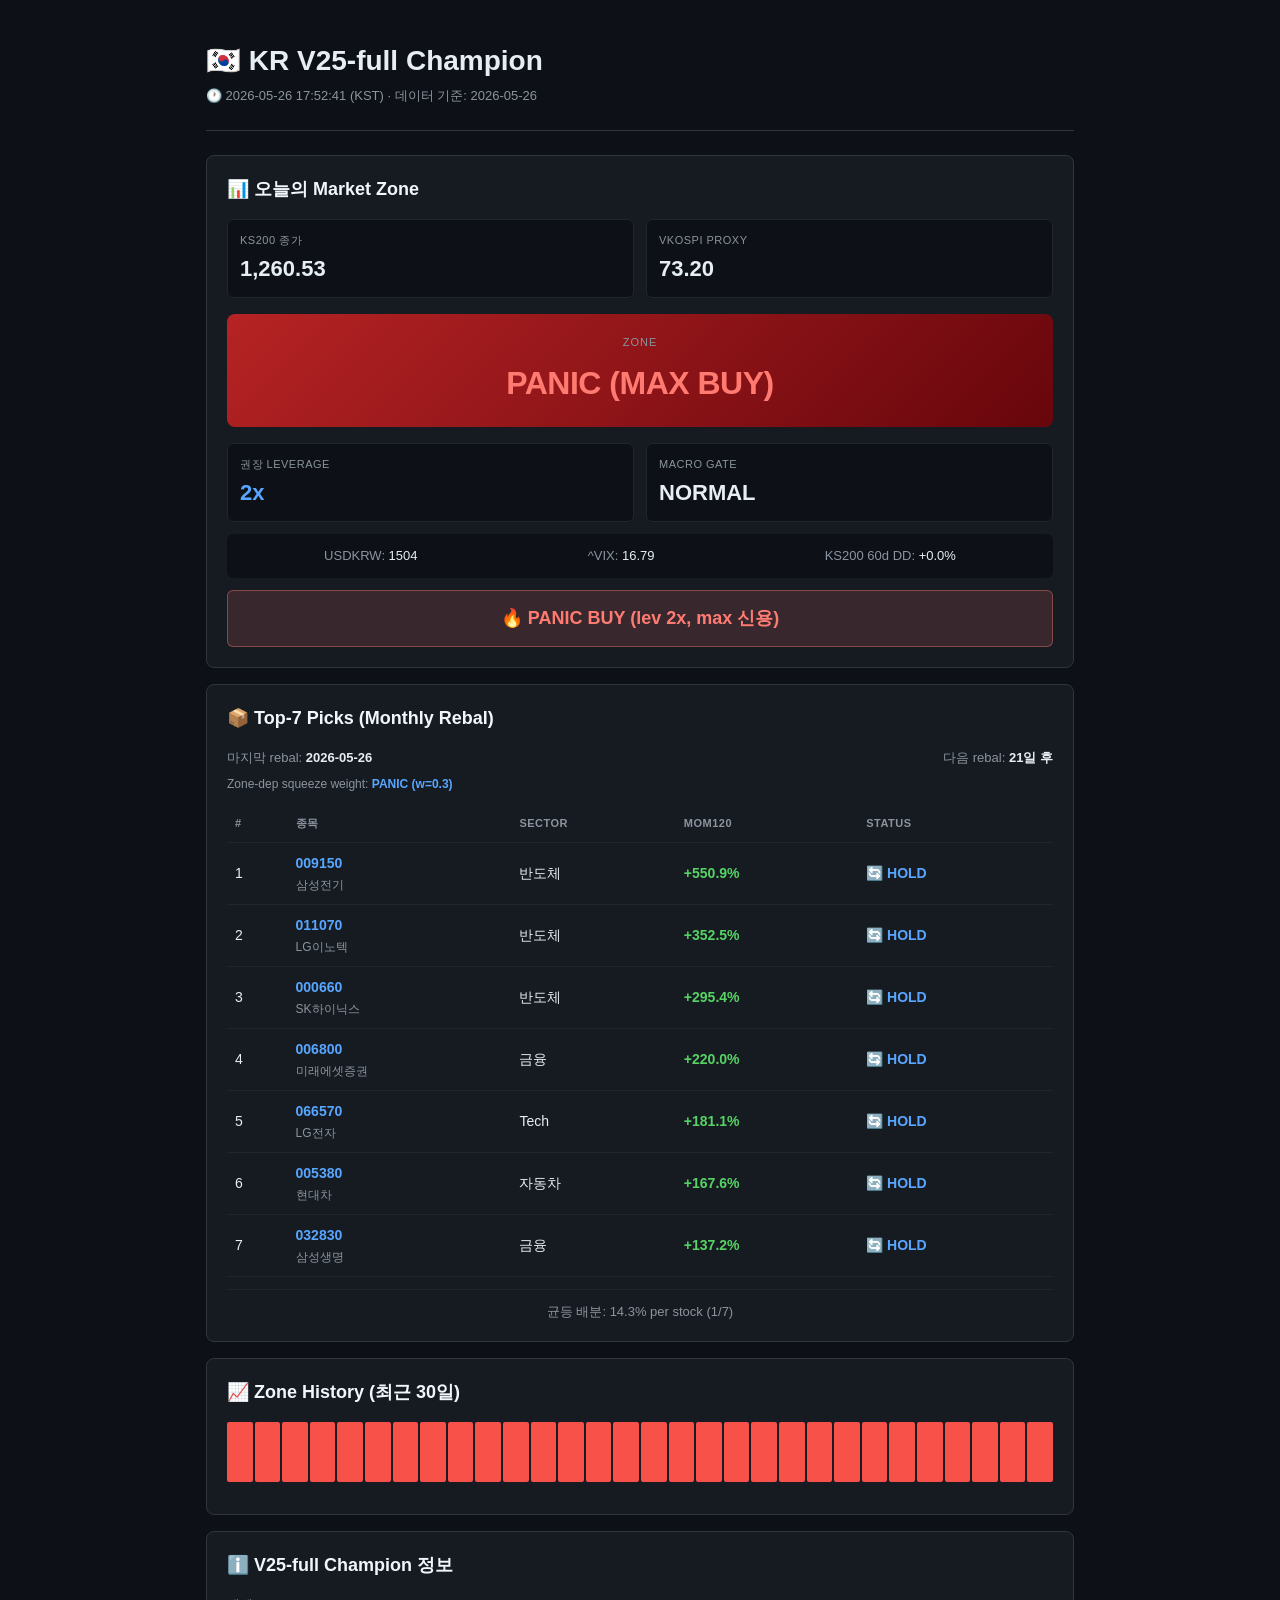
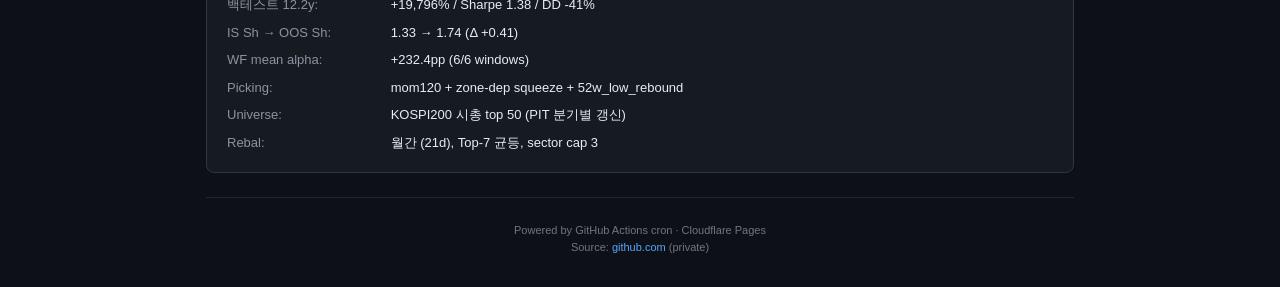
==== kr_dashboard/index.html @ c6469855 "KR V25-full operational system: dashboard + Telegram + GitHub Actions - kr_dashboard/: 정적 사이트 (Cloud" ====
<!DOCTYPE html>
<html lang="ko">
<head>
<meta charset="UTF-8">
<meta name="viewport" content="width=device-width, initial-scale=1.0">
<title>🇰🇷 KR V25-full Champion</title>
<link rel="stylesheet" href="style.css">
</head>
<body>
<div class="container">
  <header>
    <h1>🇰🇷 KR V25-full Champion</h1>
    <div class="subtitle" id="last-update">Loading...</div>
  </header>

  <!-- Daily Zone -->
  <section class="card" id="daily-card">
    <h2>📊 오늘의 Market Zone</h2>
    <div class="grid-2">
      <div class="metric">
        <div class="label">KS200 종가</div>
        <div class="value" id="ks200-close">-</div>
      </div>
      <div class="metric">
        <div class="label">VKOSPI proxy</div>
        <div class="value" id="vkospi-proxy">-</div>
      </div>
    </div>
    <div class="zone-banner" id="zone-banner">
      <div class="zone-label">Zone</div>
      <div class="zone-value" id="zone-value">-</div>
    </div>
    <div class="grid-2">
      <div class="metric">
        <div class="label">권장 Leverage</div>
        <div class="value highlight" id="final-lev">-</div>
      </div>
      <div class="metric">
        <div class="label">Macro Gate</div>
        <div class="value" id="macro-gate">-</div>
      </div>
    </div>
    <div class="macro-detail">
      <div>USDKRW: <span id="usdkrw">-</span></div>
      <div>^VIX: <span id="vix">-</span></div>
      <div>KS200 60d DD: <span id="ks200-dd60">-</span></div>
    </div>
    <div class="action" id="action-msg"></div>
  </section>

  <!-- Monthly Picks -->
  <section class="card" id="rebal-card">
    <h2>📦 Top-7 Picks (Monthly Rebal)</h2>
    <div class="rebal-meta">
      <span>마지막 rebal: <strong id="last-rebal">-</strong></span>
      <span>다음 rebal: <strong id="next-rebal">-</strong></span>
    </div>
    <div class="zone-info-small">Zone-dep squeeze weight: <span id="rebal-zone">-</span></div>
    <table id="picks-table">
      <thead>
        <tr>
          <th>#</th>
          <th>종목</th>
          <th>Sector</th>
          <th>Mom120</th>
          <th>Status</th>
        </tr>
      </thead>
      <tbody id="picks-body">
        <tr><td colspan="5" class="loading">Loading picks...</td></tr>
      </tbody>
    </table>
    <div class="alloc">균등 배분: 14.3% per stock (1/7)</div>
  </section>

  <!-- History (last 30 days) -->
  <section class="card" id="history-card">
    <h2>📈 Zone History (최근 30일)</h2>
    <div class="history-chart" id="zone-history">
      <div class="loading">Loading history...</div>
    </div>
  </section>

  <!-- System Info -->
  <section class="card" id="info-card">
    <h2>ℹ️ V25-full Champion 정보</h2>
    <div class="info-grid">
      <div><span class="info-label">백테스트 12.2y:</span> <span class="info-value">+19,796% / Sharpe 1.38 / DD -41%</span></div>
      <div><span class="info-label">IS Sh → OOS Sh:</span> <span class="info-value">1.33 → 1.74 (Δ +0.41)</span></div>
      <div><span class="info-label">WF mean alpha:</span> <span class="info-value">+232.4pp (6/6 windows)</span></div>
      <div><span class="info-label">Picking:</span> <span class="info-value">mom120 + zone-dep squeeze + 52w_low_rebound</span></div>
      <div><span class="info-label">Universe:</span> <span class="info-value">KOSPI200 시총 top 50 (PIT 분기별 갱신)</span></div>
      <div><span class="info-label">Rebal:</span> <span class="info-value">월간 (21d), Top-7 균등, sector cap 3</span></div>
    </div>
  </section>

  <footer>
    <div>Powered by GitHub Actions cron · Cloudflare Pages</div>
    <div>Source: <a href="https://github.com/" target="_blank">github.com</a> (private)</div>
  </footer>
</div>
<script src="script.js"></script>
</body>
</html>
---- kr_dashboard/style.css ----
* { box-sizing: border-box; margin: 0; padding: 0; }
body {
  font-family: -apple-system, BlinkMacSystemFont, "Segoe UI", "Apple SD Gothic Neo", sans-serif;
  background: #0d1117;
  color: #e6edf3;
  line-height: 1.5;
  min-height: 100vh;
}
.container { max-width: 900px; margin: 0 auto; padding: 16px; }
header {
  padding: 24px 0;
  border-bottom: 1px solid #30363d;
  margin-bottom: 24px;
}
header h1 {
  font-size: 28px;
  font-weight: 700;
  margin-bottom: 4px;
}
header .subtitle {
  font-size: 13px;
  color: #8b949e;
}
.card {
  background: #161b22;
  border: 1px solid #30363d;
  border-radius: 8px;
  padding: 20px;
  margin-bottom: 16px;
}
.card h2 {
  font-size: 18px;
  font-weight: 600;
  margin-bottom: 16px;
  color: #f0f6fc;
}
.grid-2 {
  display: grid;
  grid-template-columns: 1fr 1fr;
  gap: 12px;
  margin-bottom: 12px;
}
.metric {
  background: #0d1117;
  padding: 12px;
  border-radius: 6px;
  border: 1px solid #21262d;
}
.metric .label {
  font-size: 11px;
  color: #8b949e;
  text-transform: uppercase;
  letter-spacing: 0.5px;
  margin-bottom: 4px;
}
.metric .value {
  font-size: 22px;
  font-weight: 700;
  color: #e6edf3;
}
.metric .value.highlight {
  color: #58a6ff;
}
.zone-banner {
  display: flex;
  flex-direction: column;
  align-items: center;
  padding: 20px;
  border-radius: 8px;
  margin: 16px 0;
  background: linear-gradient(135deg, #1f2937 0%, #111827 100%);
}
.zone-banner .zone-label {
  font-size: 11px;
  color: #8b949e;
  text-transform: uppercase;
  letter-spacing: 1px;
  margin-bottom: 8px;
}
.zone-banner .zone-value {
  font-size: 32px;
  font-weight: 800;
  letter-spacing: -0.5px;
}
.zone-banner.calm { background: linear-gradient(135deg, #21262d 0%, #161b22 100%); }
.zone-banner.calm .zone-value { color: #8b949e; }
.zone-banner.normal { background: linear-gradient(135deg, #1f6f3a 0%, #0d2818 100%); }
.zone-banner.normal .zone-value { color: #56d364; }
.zone-banner.elevated { background: linear-gradient(135deg, #946400 0%, #422a00 100%); }
.zone-banner.elevated .zone-value { color: #f0b132; }
.zone-banner.panic { background: linear-gradient(135deg, #b62324 0%, #67060c 100%); }
.zone-banner.panic .zone-value { color: #ff7b72; }
.macro-detail {
  display: flex;
  justify-content: space-around;
  font-size: 13px;
  color: #8b949e;
  padding: 12px;
  background: #0d1117;
  border-radius: 6px;
  margin-top: 8px;
}
.macro-detail span { color: #e6edf3; font-weight: 500; }
.action {
  font-size: 18px;
  font-weight: 700;
  text-align: center;
  padding: 14px;
  margin-top: 12px;
  border-radius: 6px;
  background: rgba(88, 166, 255, 0.1);
  border: 1px solid rgba(88, 166, 255, 0.3);
}
.action.panic { background: rgba(255, 123, 114, 0.15); border-color: rgba(255, 123, 114, 0.4); color: #ff7b72; }
.action.elevated { background: rgba(240, 177, 50, 0.15); border-color: rgba(240, 177, 50, 0.4); color: #f0b132; }
.action.normal { background: rgba(86, 211, 100, 0.1); border-color: rgba(86, 211, 100, 0.3); color: #56d364; }
.action.cash { background: rgba(139, 148, 158, 0.1); border-color: rgba(139, 148, 158, 0.3); color: #8b949e; }
.rebal-meta {
  display: flex;
  justify-content: space-between;
  font-size: 13px;
  color: #8b949e;
  margin-bottom: 8px;
}
.rebal-meta strong { color: #e6edf3; }
.zone-info-small {
  font-size: 12px;
  color: #8b949e;
  margin-bottom: 12px;
}
.zone-info-small span { color: #58a6ff; font-weight: 600; }
table {
  width: 100%;
  border-collapse: collapse;
  font-size: 14px;
}
th, td {
  padding: 10px 8px;
  text-align: left;
  border-bottom: 1px solid #21262d;
}
th {
  font-size: 11px;
  color: #8b949e;
  text-transform: uppercase;
  letter-spacing: 0.5px;
}
td .ticker { font-weight: 600; color: #58a6ff; }
td .name { font-size: 12px; color: #8b949e; display: block; margin-top: 2px; }
.mom-positive { color: #56d364; font-weight: 600; }
.mom-negative { color: #ff7b72; font-weight: 600; }
.status-buy { color: #56d364; font-weight: 600; }
.status-hold { color: #58a6ff; font-weight: 600; }
.status-sell { color: #ff7b72; font-weight: 600; }
.alloc {
  text-align: center;
  font-size: 13px;
  color: #8b949e;
  margin-top: 12px;
  padding-top: 12px;
  border-top: 1px solid #21262d;
}
.history-chart {
  display: grid;
  grid-template-columns: repeat(30, 1fr);
  gap: 2px;
  height: 60px;
  margin: 12px 0;
}
.history-chart .bar {
  height: 100%;
  border-radius: 2px;
  position: relative;
  cursor: pointer;
}
.history-chart .bar.calm { background: #30363d; }
.history-chart .bar.normal { background: #2ea043; }
.history-chart .bar.elevated { background: #d29922; }
.history-chart .bar.panic { background: #f85149; }
.history-chart .bar:hover::after {
  content: attr(data-tooltip);
  position: absolute;
  bottom: 100%;
  left: 50%;
  transform: translateX(-50%);
  background: #21262d;
  border: 1px solid #30363d;
  border-radius: 4px;
  padding: 4px 8px;
  font-size: 11px;
  white-space: nowrap;
  z-index: 10;
}
.info-grid {
  display: grid;
  gap: 8px;
  font-size: 13px;
}
.info-label {
  color: #8b949e;
  display: inline-block;
  min-width: 160px;
}
.info-value { color: #e6edf3; }
footer {
  text-align: center;
  font-size: 11px;
  color: #6e7681;
  padding: 24px 0 16px;
  border-top: 1px solid #21262d;
  margin-top: 24px;
}
footer a { color: #58a6ff; text-decoration: none; }
footer a:hover { text-decoration: underline; }
.loading { text-align: center; color: #8b949e; padding: 20px; }
@media (max-width: 600px) {
  .container { padding: 12px; }
  .grid-2 { grid-template-columns: 1fr; }
  .macro-detail { flex-direction: column; gap: 6px; }
  header h1 { font-size: 22px; }
  .zone-banner .zone-value { font-size: 26px; }
  table { font-size: 12px; }
  th, td { padding: 8px 6px; }
}
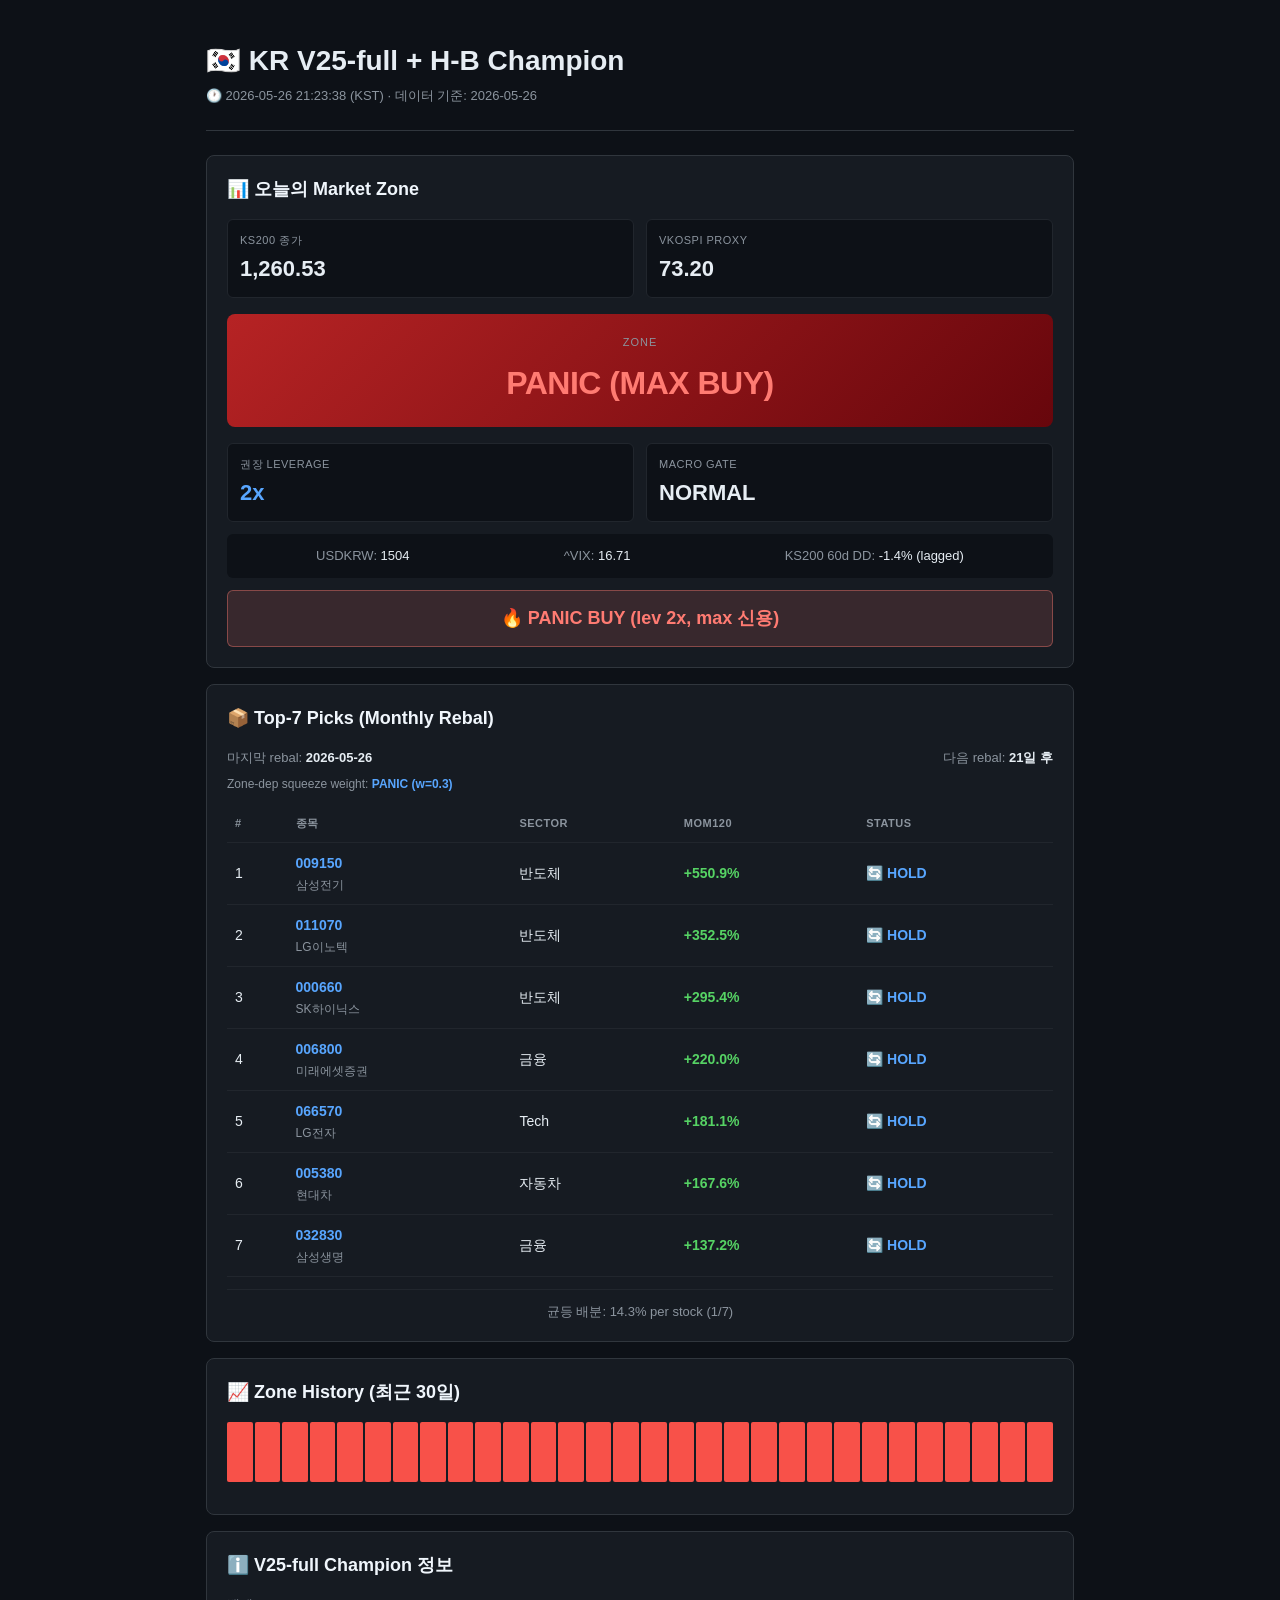
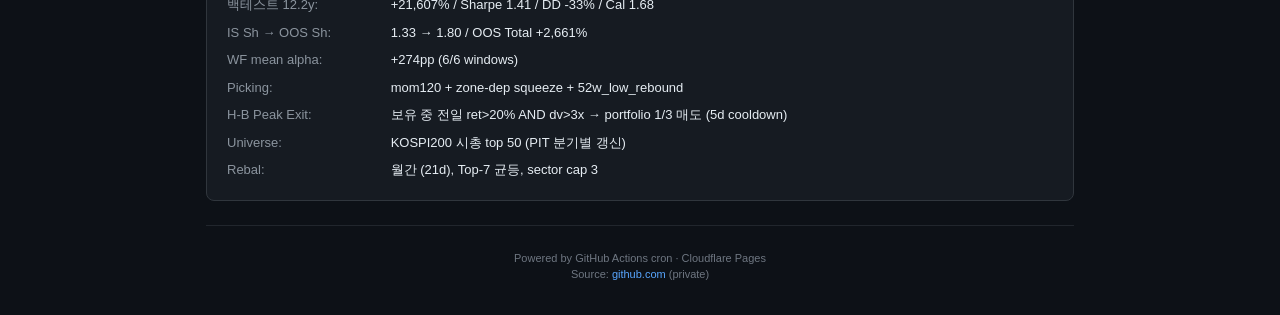
==== commit 08a42d8e: "Final Champion: V25-full + H-B 20/3/34 portfolio (Strict-Panic 제거) V33 H-B 정밀 검증 결과: - V25 + H-B 20/" ====
--- a/kr_dashboard/index.html
+++ b/kr_dashboard/index.html
@@ -3,13 +3,13 @@
 <head>
 <meta charset="UTF-8">
 <meta name="viewport" content="width=device-width, initial-scale=1.0">
-<title>🇰🇷 KR V25-full Champion</title>
+<title>🇰🇷 KR V25-full + H-B Champion</title>
 <link rel="stylesheet" href="style.css">
 </head>
 <body>
 <div class="container">
   <header>
-    <h1>🇰🇷 KR V25-full Champion</h1>
+    <h1>🇰🇷 KR V25-full + H-B Champion</h1>
     <div class="subtitle" id="last-update">Loading...</div>
   </header>
 
@@ -85,10 +85,11 @@
   <section class="card" id="info-card">
     <h2>ℹ️ V25-full Champion 정보</h2>
     <div class="info-grid">
-      <div><span class="info-label">백테스트 12.2y:</span> <span class="info-value">+19,796% / Sharpe 1.38 / DD -41%</span></div>
-      <div><span class="info-label">IS Sh → OOS Sh:</span> <span class="info-value">1.33 → 1.74 (Δ +0.41)</span></div>
-      <div><span class="info-label">WF mean alpha:</span> <span class="info-value">+232.4pp (6/6 windows)</span></div>
+      <div><span class="info-label">백테스트 12.2y:</span> <span class="info-value">+21,607% / Sharpe 1.41 / DD -33% / Cal 1.68</span></div>
+      <div><span class="info-label">IS Sh → OOS Sh:</span> <span class="info-value">1.33 → 1.80 / OOS Total +2,661%</span></div>
+      <div><span class="info-label">WF mean alpha:</span> <span class="info-value">+274pp (6/6 windows)</span></div>
       <div><span class="info-label">Picking:</span> <span class="info-value">mom120 + zone-dep squeeze + 52w_low_rebound</span></div>
+      <div><span class="info-label">H-B Peak Exit:</span> <span class="info-value">보유 중 전일 ret>20% AND dv>3x → portfolio 1/3 매도 (5d cooldown)</span></div>
       <div><span class="info-label">Universe:</span> <span class="info-value">KOSPI200 시총 top 50 (PIT 분기별 갱신)</span></div>
       <div><span class="info-label">Rebal:</span> <span class="info-value">월간 (21d), Top-7 균등, sector cap 3</span></div>
     </div>
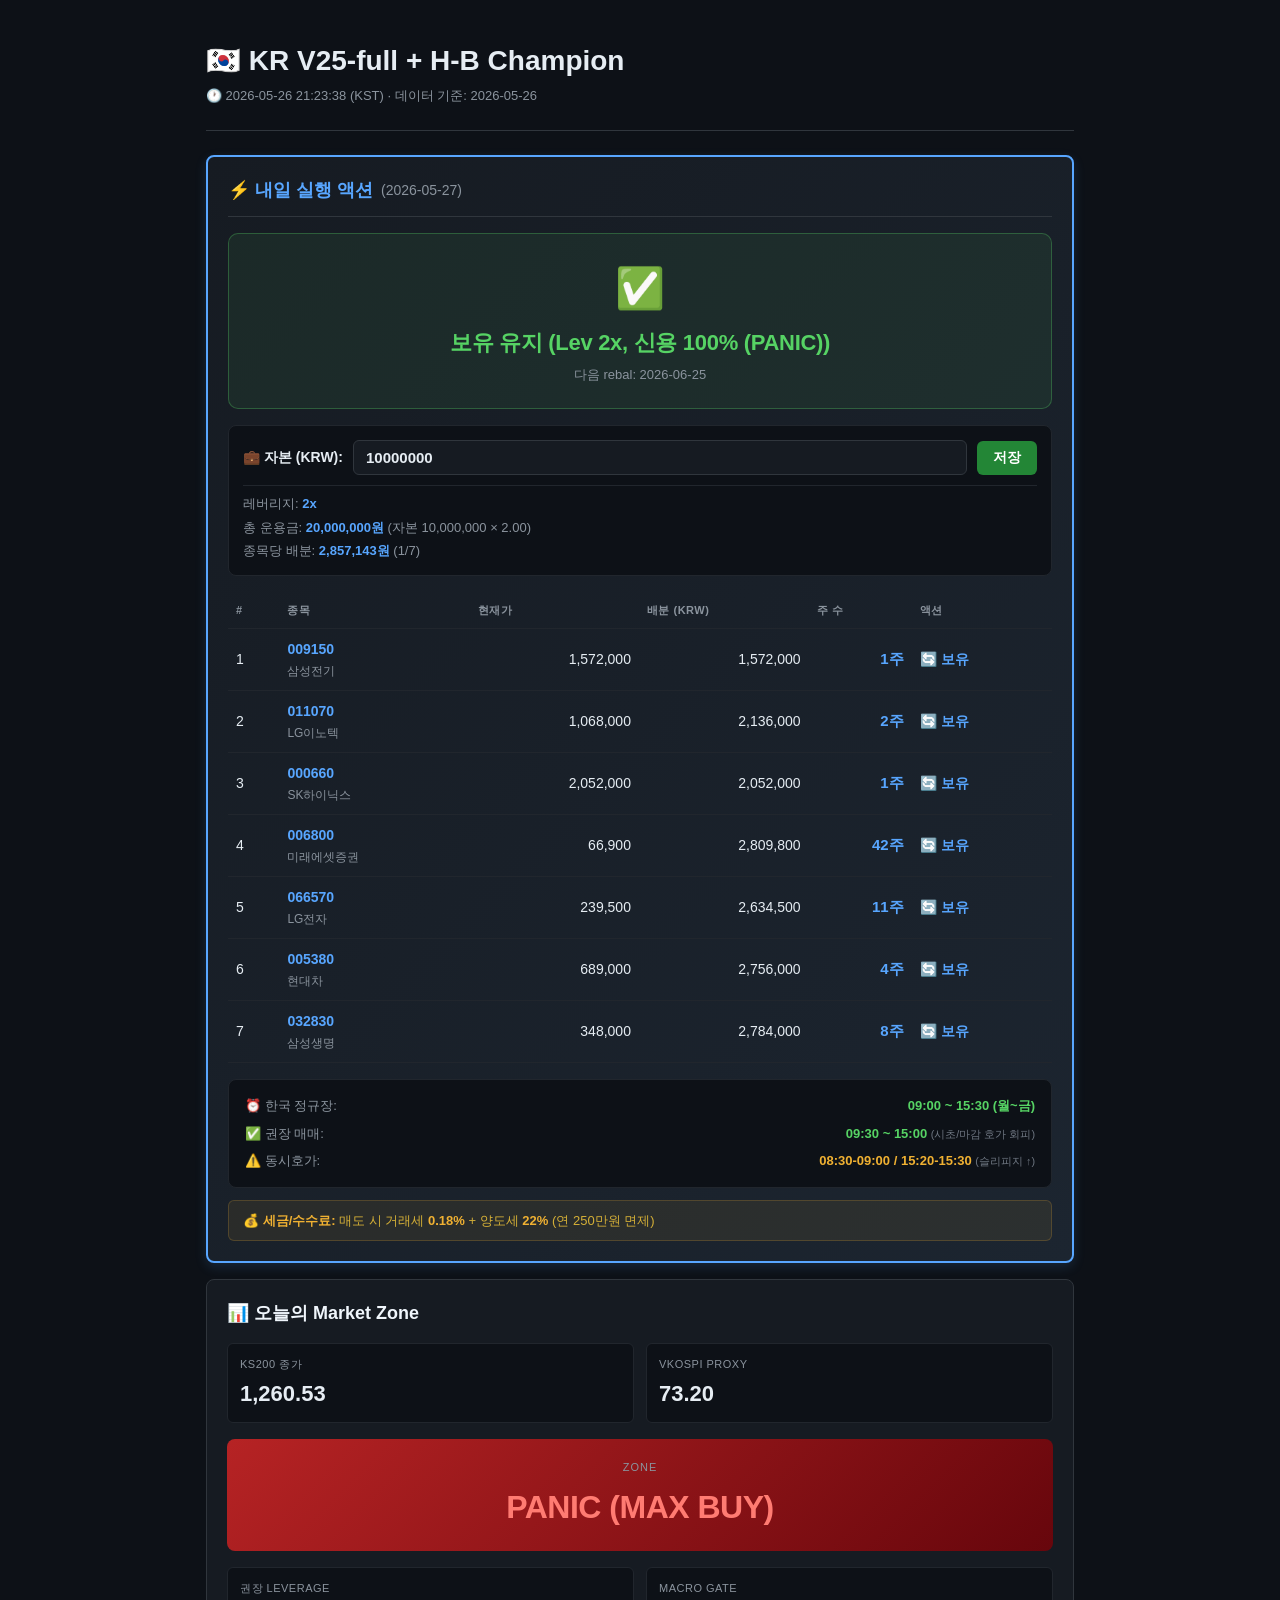
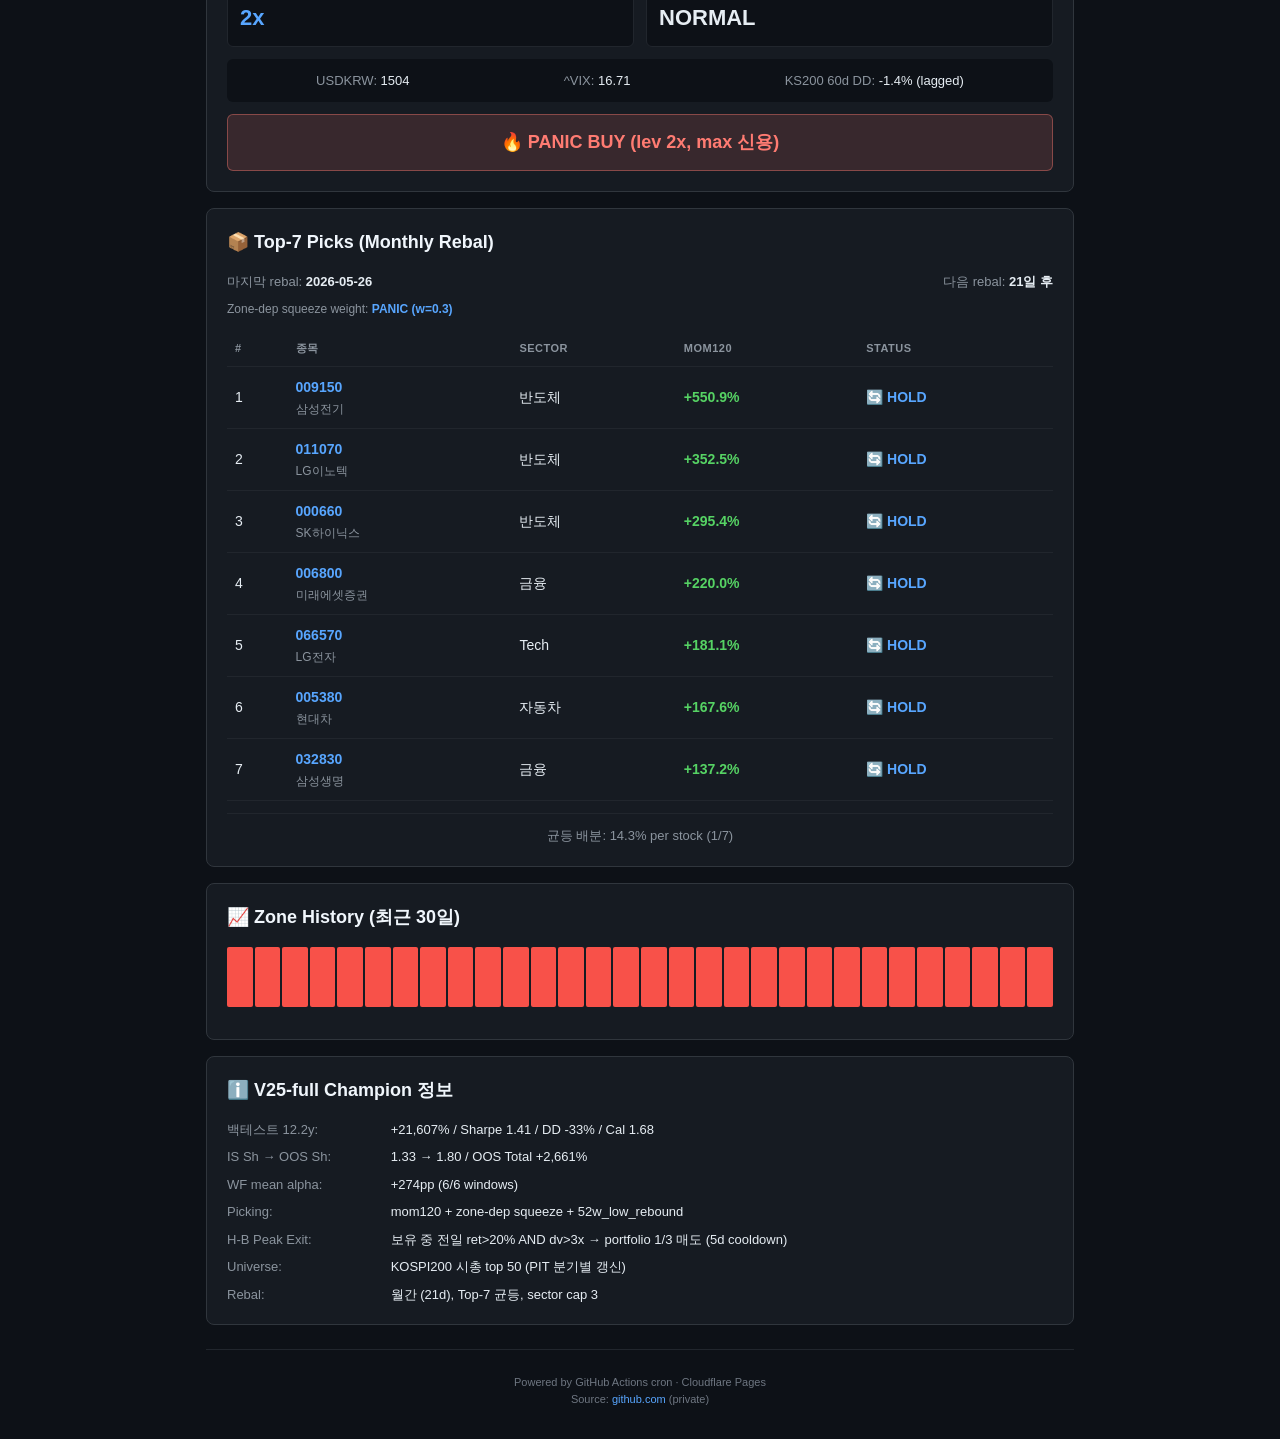
==== commit f691e7d1: "Add ⚡ Action Plan card to KR dashboard Immediately-actionable trade plan for next session: - Big hea" ====
--- a/kr_dashboard/index.html
+++ b/kr_dashboard/index.html
@@ -12,6 +12,73 @@
     <h1>🇰🇷 KR V25-full + H-B Champion</h1>
     <div class="subtitle" id="last-update">Loading...</div>
   </header>
+
+  <!-- ⚡ Action Plan (TOP — 내일 정확한 액션) -->
+  <section class="card action-plan-card" id="action-plan-card">
+    <h2>⚡ 내일 실행 액션 <span class="action-date" id="action-date">-</span></h2>
+
+    <!-- Big Headline (BUY/SELL/HOLD/CASH/HB) -->
+    <div class="action-headline" id="action-headline">
+      <div class="headline-emoji" id="headline-emoji">⏳</div>
+      <div class="headline-text" id="headline-text">Loading...</div>
+      <div class="headline-sub" id="headline-sub"></div>
+    </div>
+
+    <!-- Capital Input -->
+    <div class="capital-input">
+      <label for="capital">💼 자본 (KRW):</label>
+      <input type="number" id="capital" placeholder="10000000" step="1000000">
+      <button id="capital-save">저장</button>
+      <div class="capital-summary" id="capital-summary"></div>
+    </div>
+
+    <!-- Per-Stock Order Table -->
+    <div class="order-table-wrap">
+      <table id="order-table">
+        <thead>
+          <tr>
+            <th>#</th>
+            <th>종목</th>
+            <th>현재가</th>
+            <th>배분 (KRW)</th>
+            <th>주 수</th>
+            <th>액션</th>
+          </tr>
+        </thead>
+        <tbody id="order-body">
+          <tr><td colspan="6" class="loading">자본 입력 후 계산됩니다</td></tr>
+        </tbody>
+      </table>
+    </div>
+
+    <!-- Sell List (rebal day only) -->
+    <div class="sell-list" id="sell-list" style="display:none;">
+      <div class="sell-header">🔴 매도 종목 (이번 rebal):</div>
+      <ul id="sell-body"></ul>
+    </div>
+
+    <!-- Trading Time Guide -->
+    <div class="time-guide">
+      <div class="time-guide-row">
+        <span class="time-label">⏰ 한국 정규장:</span>
+        <span class="time-value">09:00 ~ 15:30 (월~금)</span>
+      </div>
+      <div class="time-guide-row">
+        <span class="time-label">✅ 권장 매매:</span>
+        <span class="time-value">09:30 ~ 15:00 <small>(시초/마감 호가 회피)</small></span>
+      </div>
+      <div class="time-guide-row">
+        <span class="time-label">⚠️ 동시호가:</span>
+        <span class="time-value-warn">08:30-09:00 / 15:20-15:30 <small>(슬리피지 ↑)</small></span>
+      </div>
+    </div>
+
+    <!-- Tax/Fee Notice -->
+    <div class="tax-notice">
+      💰 <strong>세금/수수료:</strong>
+      매도 시 거래세 <strong>0.18%</strong> + 양도세 <strong>22%</strong> (연 250만원 면제)
+    </div>
+  </section>
 
   <!-- Daily Zone -->
   <section class="card" id="daily-card">
--- a/kr_dashboard/style.css
+++ b/kr_dashboard/style.css
@@ -213,6 +213,203 @@
 footer a { color: #58a6ff; text-decoration: none; }
 footer a:hover { text-decoration: underline; }
 .loading { text-align: center; color: #8b949e; padding: 20px; }
+/* ============================================================
+   ⚡ Action Plan Card (TOP, 강조)
+   ============================================================ */
+.action-plan-card {
+  border: 2px solid #58a6ff;
+  background: linear-gradient(135deg, #161b22 0%, #1c2530 100%);
+  box-shadow: 0 4px 12px rgba(88, 166, 255, 0.15);
+}
+.action-plan-card h2 {
+  display: flex;
+  align-items: center;
+  gap: 8px;
+  color: #58a6ff;
+  border-bottom: 1px solid #30363d;
+  padding-bottom: 12px;
+}
+.action-date {
+  font-size: 14px;
+  color: #8b949e;
+  font-weight: 400;
+}
+.action-headline {
+  display: flex;
+  flex-direction: column;
+  align-items: center;
+  text-align: center;
+  padding: 24px 16px;
+  margin: 16px 0;
+  border-radius: 10px;
+  border: 1px solid;
+}
+.action-headline.hold {
+  background: rgba(86, 211, 100, 0.08);
+  border-color: rgba(86, 211, 100, 0.3);
+}
+.action-headline.hold .headline-text { color: #56d364; }
+.action-headline.rebal {
+  background: rgba(88, 166, 255, 0.1);
+  border-color: rgba(88, 166, 255, 0.4);
+}
+.action-headline.rebal .headline-text { color: #58a6ff; }
+.action-headline.hb {
+  background: rgba(255, 123, 114, 0.12);
+  border-color: rgba(255, 123, 114, 0.5);
+  animation: pulse-hb 2s ease-in-out infinite;
+}
+.action-headline.hb .headline-text { color: #ff7b72; }
+.action-headline.cash {
+  background: rgba(139, 148, 158, 0.1);
+  border-color: rgba(139, 148, 158, 0.3);
+}
+.action-headline.cash .headline-text { color: #8b949e; }
+@keyframes pulse-hb {
+  0%, 100% { box-shadow: 0 0 0 0 rgba(255, 123, 114, 0.5); }
+  50% { box-shadow: 0 0 0 8px rgba(255, 123, 114, 0); }
+}
+.headline-emoji {
+  font-size: 40px;
+  margin-bottom: 8px;
+}
+.headline-text {
+  font-size: 22px;
+  font-weight: 800;
+  margin-bottom: 6px;
+  letter-spacing: -0.3px;
+}
+.headline-sub {
+  font-size: 13px;
+  color: #8b949e;
+}
+
+/* Capital input */
+.capital-input {
+  display: flex;
+  flex-wrap: wrap;
+  align-items: center;
+  gap: 10px;
+  padding: 14px;
+  background: #0d1117;
+  border-radius: 8px;
+  border: 1px solid #21262d;
+  margin-bottom: 16px;
+}
+.capital-input label {
+  font-weight: 600;
+  color: #e6edf3;
+  font-size: 14px;
+}
+.capital-input input {
+  flex: 1;
+  min-width: 140px;
+  padding: 8px 12px;
+  background: #161b22;
+  border: 1px solid #30363d;
+  border-radius: 6px;
+  color: #e6edf3;
+  font-size: 15px;
+  font-weight: 600;
+  font-family: inherit;
+}
+.capital-input input:focus {
+  outline: none;
+  border-color: #58a6ff;
+}
+.capital-input button {
+  padding: 8px 16px;
+  background: #238636;
+  color: #fff;
+  border: none;
+  border-radius: 6px;
+  font-weight: 600;
+  cursor: pointer;
+  font-size: 14px;
+}
+.capital-input button:hover { background: #2ea043; }
+.capital-summary {
+  width: 100%;
+  font-size: 13px;
+  color: #8b949e;
+  padding-top: 8px;
+  border-top: 1px solid #21262d;
+  display: grid;
+  gap: 4px;
+}
+.capital-summary strong { color: #58a6ff; }
+
+/* Order table */
+.order-table-wrap {
+  overflow-x: auto;
+  margin-bottom: 16px;
+}
+#order-table { width: 100%; }
+#order-table td.num {
+  text-align: right;
+  font-variant-numeric: tabular-nums;
+}
+#order-table td.shares {
+  font-weight: 700;
+  color: #58a6ff;
+  font-size: 15px;
+}
+
+/* Sell list */
+.sell-list {
+  background: rgba(255, 123, 114, 0.08);
+  border: 1px solid rgba(255, 123, 114, 0.3);
+  border-radius: 8px;
+  padding: 12px 16px;
+  margin-bottom: 16px;
+}
+.sell-header {
+  font-weight: 700;
+  color: #ff7b72;
+  margin-bottom: 8px;
+}
+.sell-list ul {
+  list-style: none;
+  padding-left: 0;
+}
+.sell-list li {
+  padding: 4px 0;
+  color: #e6edf3;
+  font-size: 14px;
+}
+.sell-list li small { color: #8b949e; }
+
+/* Time guide */
+.time-guide {
+  background: #0d1117;
+  border: 1px solid #21262d;
+  border-radius: 8px;
+  padding: 12px 16px;
+  margin-bottom: 12px;
+}
+.time-guide-row {
+  display: flex;
+  justify-content: space-between;
+  padding: 4px 0;
+  font-size: 13px;
+}
+.time-label { color: #8b949e; }
+.time-value { color: #56d364; font-weight: 600; }
+.time-value small { color: #6e7681; font-weight: 400; }
+.time-value-warn { color: #f0b132; font-weight: 600; }
+.time-value-warn small { color: #6e7681; font-weight: 400; }
+
+/* Tax notice */
+.tax-notice {
+  background: rgba(240, 177, 50, 0.08);
+  border: 1px solid rgba(240, 177, 50, 0.2);
+  border-radius: 6px;
+  padding: 10px 14px;
+  font-size: 13px;
+  color: #d4af37;
+}
+.tax-notice strong { color: #f0b132; }
+
 @media (max-width: 600px) {
   .container { padding: 12px; }
   .grid-2 { grid-template-columns: 1fr; }
@@ -221,4 +418,9 @@
   .zone-banner .zone-value { font-size: 26px; }
   table { font-size: 12px; }
   th, td { padding: 8px 6px; }
-}
+  .headline-text { font-size: 18px; }
+  .headline-emoji { font-size: 32px; }
+  .capital-input { flex-direction: column; align-items: stretch; }
+  .capital-input input { width: 100%; }
+  .time-guide-row { flex-direction: column; gap: 2px; }
+}
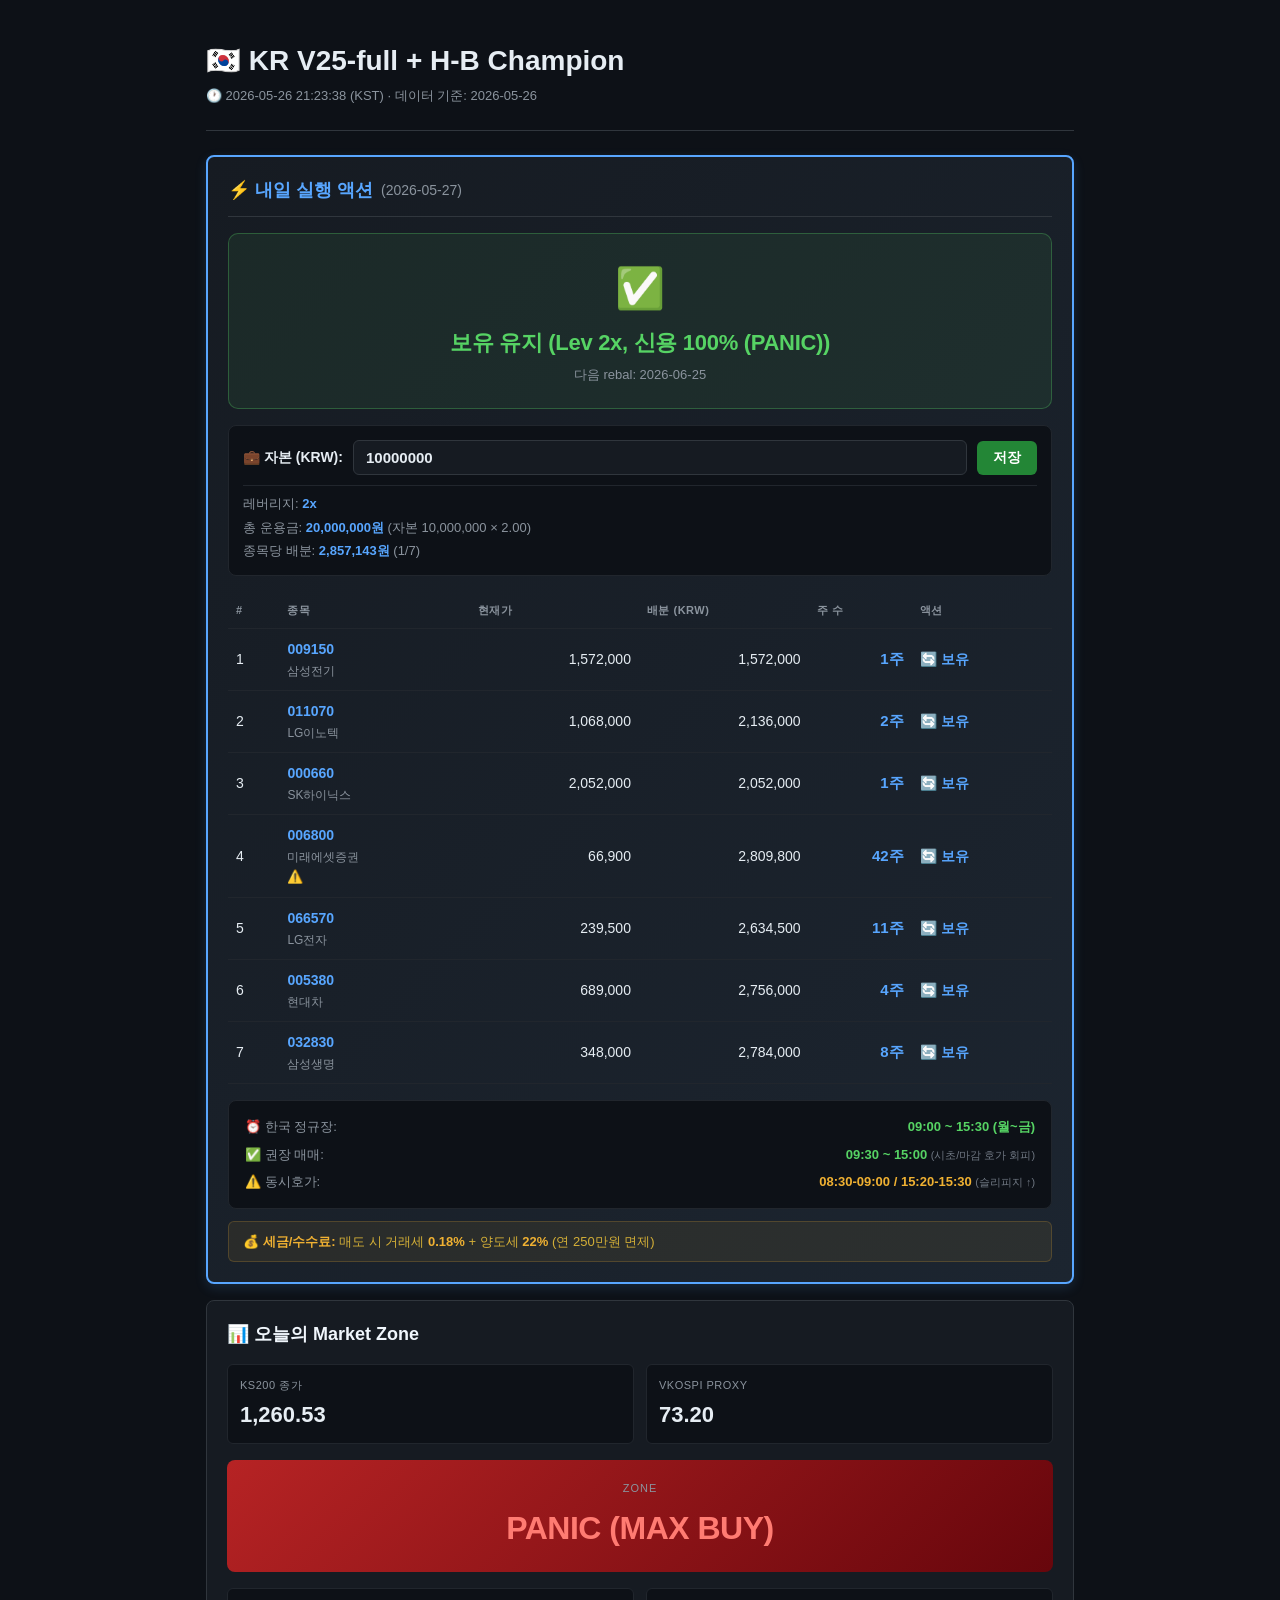
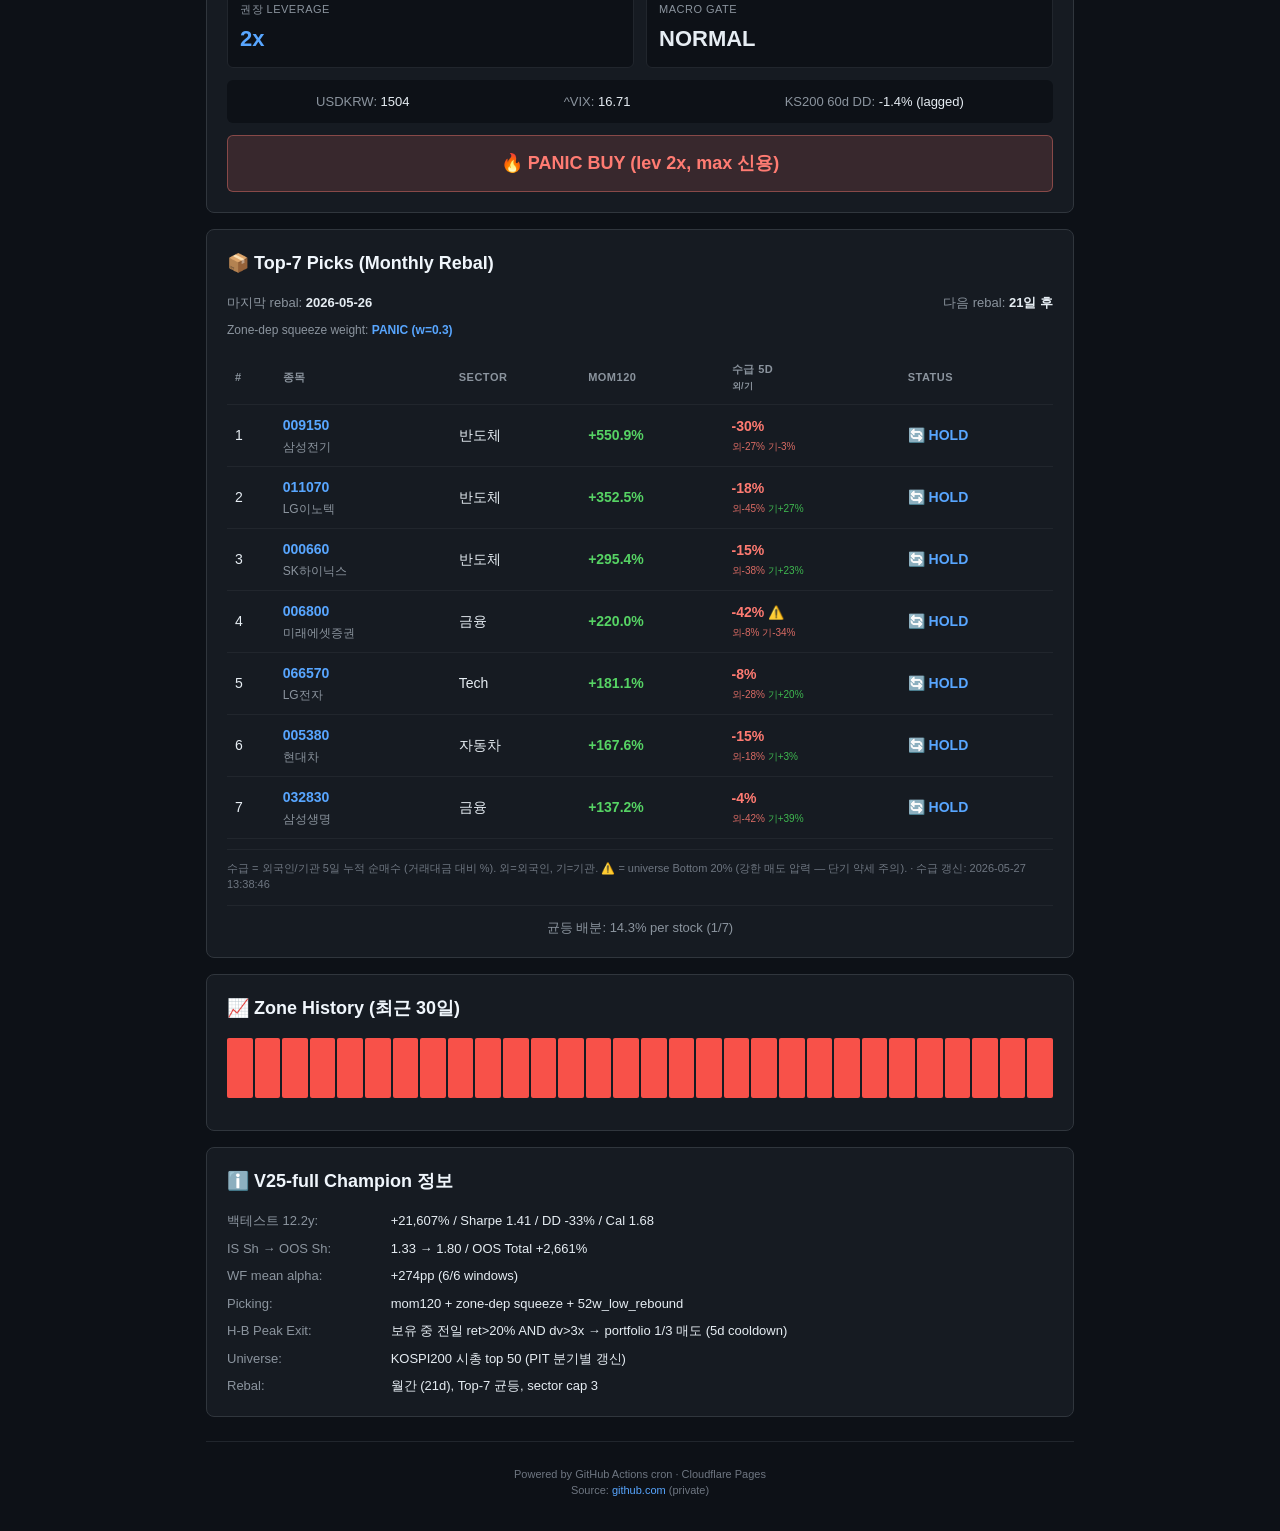
==== commit 81deff45: "Integrate KIS investor flow signals (외국인/기관 수급) A. Dashboard display: - Top-7 Picks table: 수급 5d col" ====
--- a/kr_dashboard/index.html
+++ b/kr_dashboard/index.html
@@ -130,13 +130,15 @@
           <th>종목</th>
           <th>Sector</th>
           <th>Mom120</th>
+          <th>수급 5d<br><small>외/기</small></th>
           <th>Status</th>
         </tr>
       </thead>
       <tbody id="picks-body">
-        <tr><td colspan="5" class="loading">Loading picks...</td></tr>
+        <tr><td colspan="6" class="loading">Loading picks...</td></tr>
       </tbody>
     </table>
+    <div class="flow-legend" id="flow-legend"></div>
     <div class="alloc">균등 배분: 14.3% per stock (1/7)</div>
   </section>
 
--- a/kr_dashboard/style.css
+++ b/kr_dashboard/style.css
@@ -159,6 +159,23 @@
   margin-top: 12px;
   padding-top: 12px;
   border-top: 1px solid #21262d;
+}
+/* Flow (수급) cell */
+.flow-combo { font-weight: 700; font-size: 14px; }
+.flow-pos { color: #56d364; }
+.flow-neg { color: #ff7b72; }
+.flow-na { color: #6e7681; }
+.flow-warn { font-size: 13px; }
+.flow-detail { display: block; font-size: 10px; color: #8b949e; margin-top: 2px; }
+.flow-detail .flow-pos { color: #3fb950; }
+.flow-detail .flow-neg { color: #da6b64; }
+.flow-legend {
+  font-size: 11px;
+  color: #6e7681;
+  margin-top: 10px;
+  padding-top: 10px;
+  border-top: 1px solid #21262d;
+  line-height: 1.5;
 }
 .history-chart {
   display: grid;
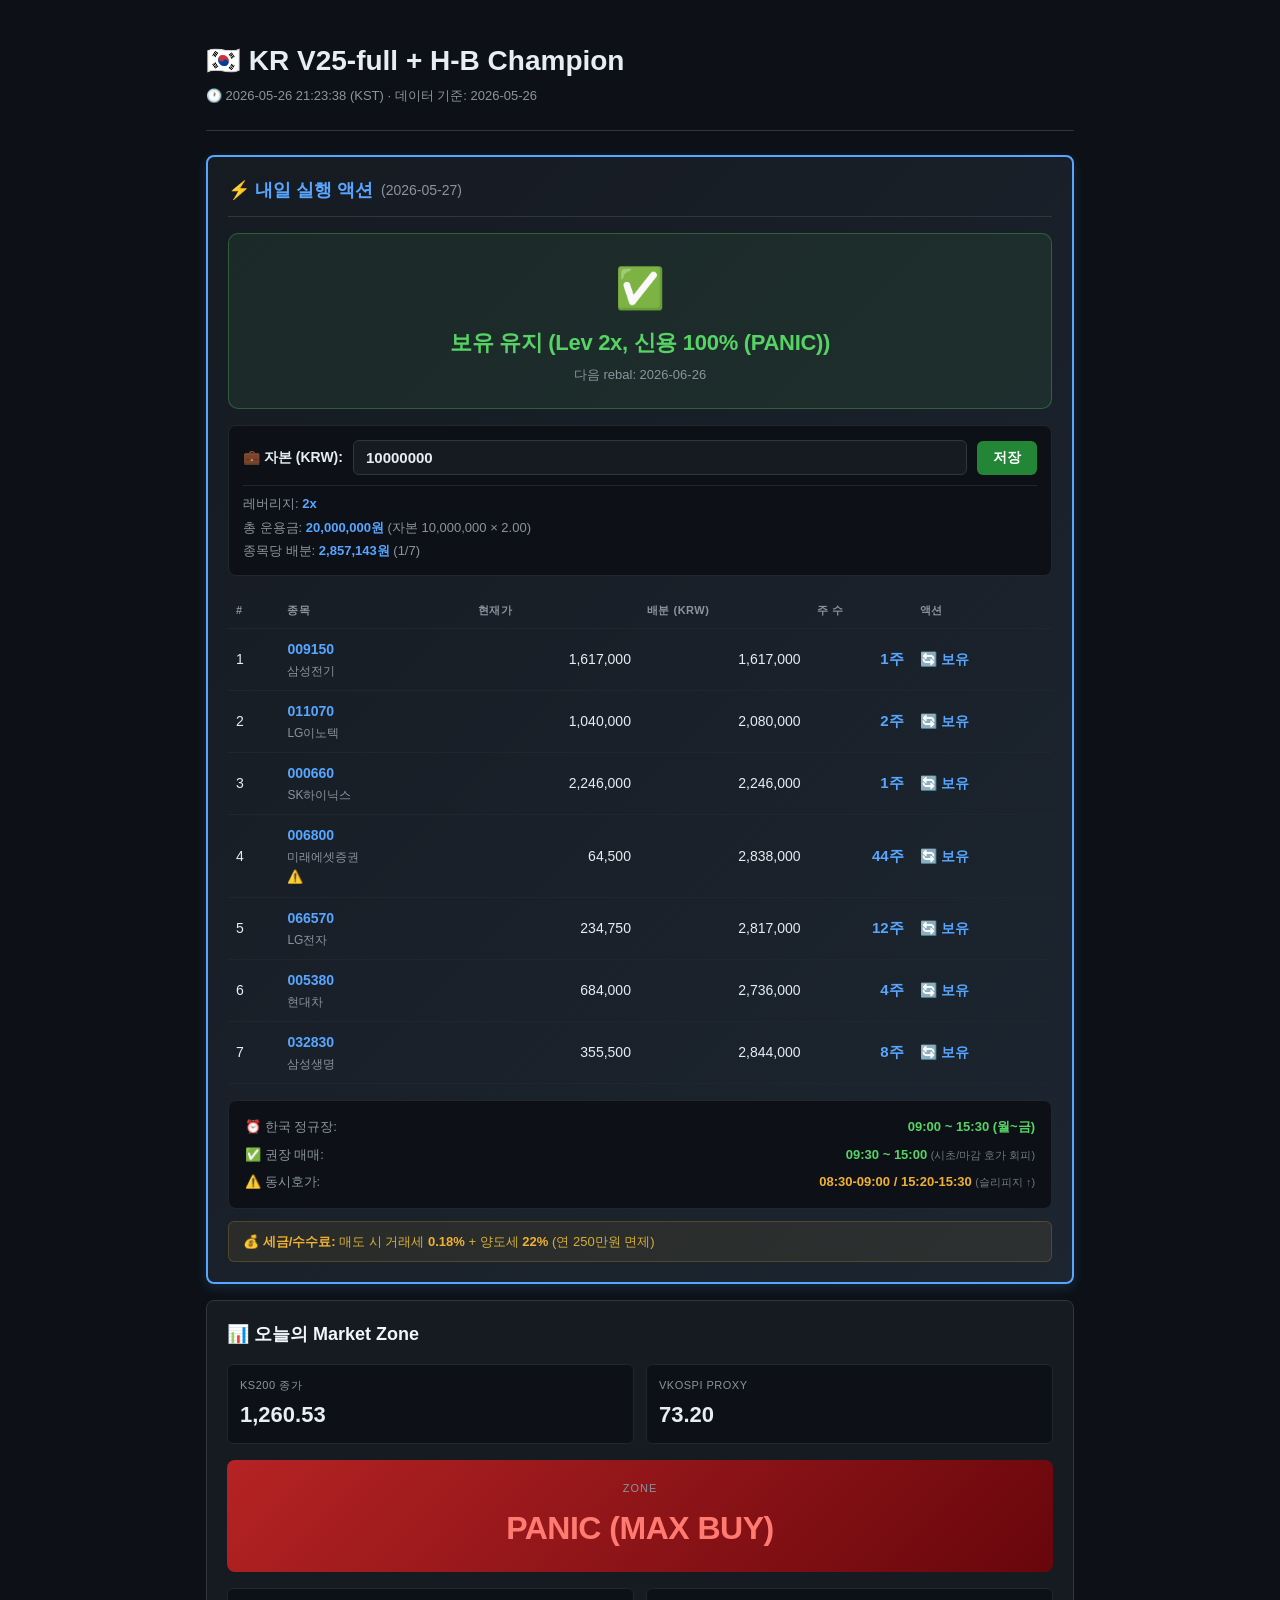
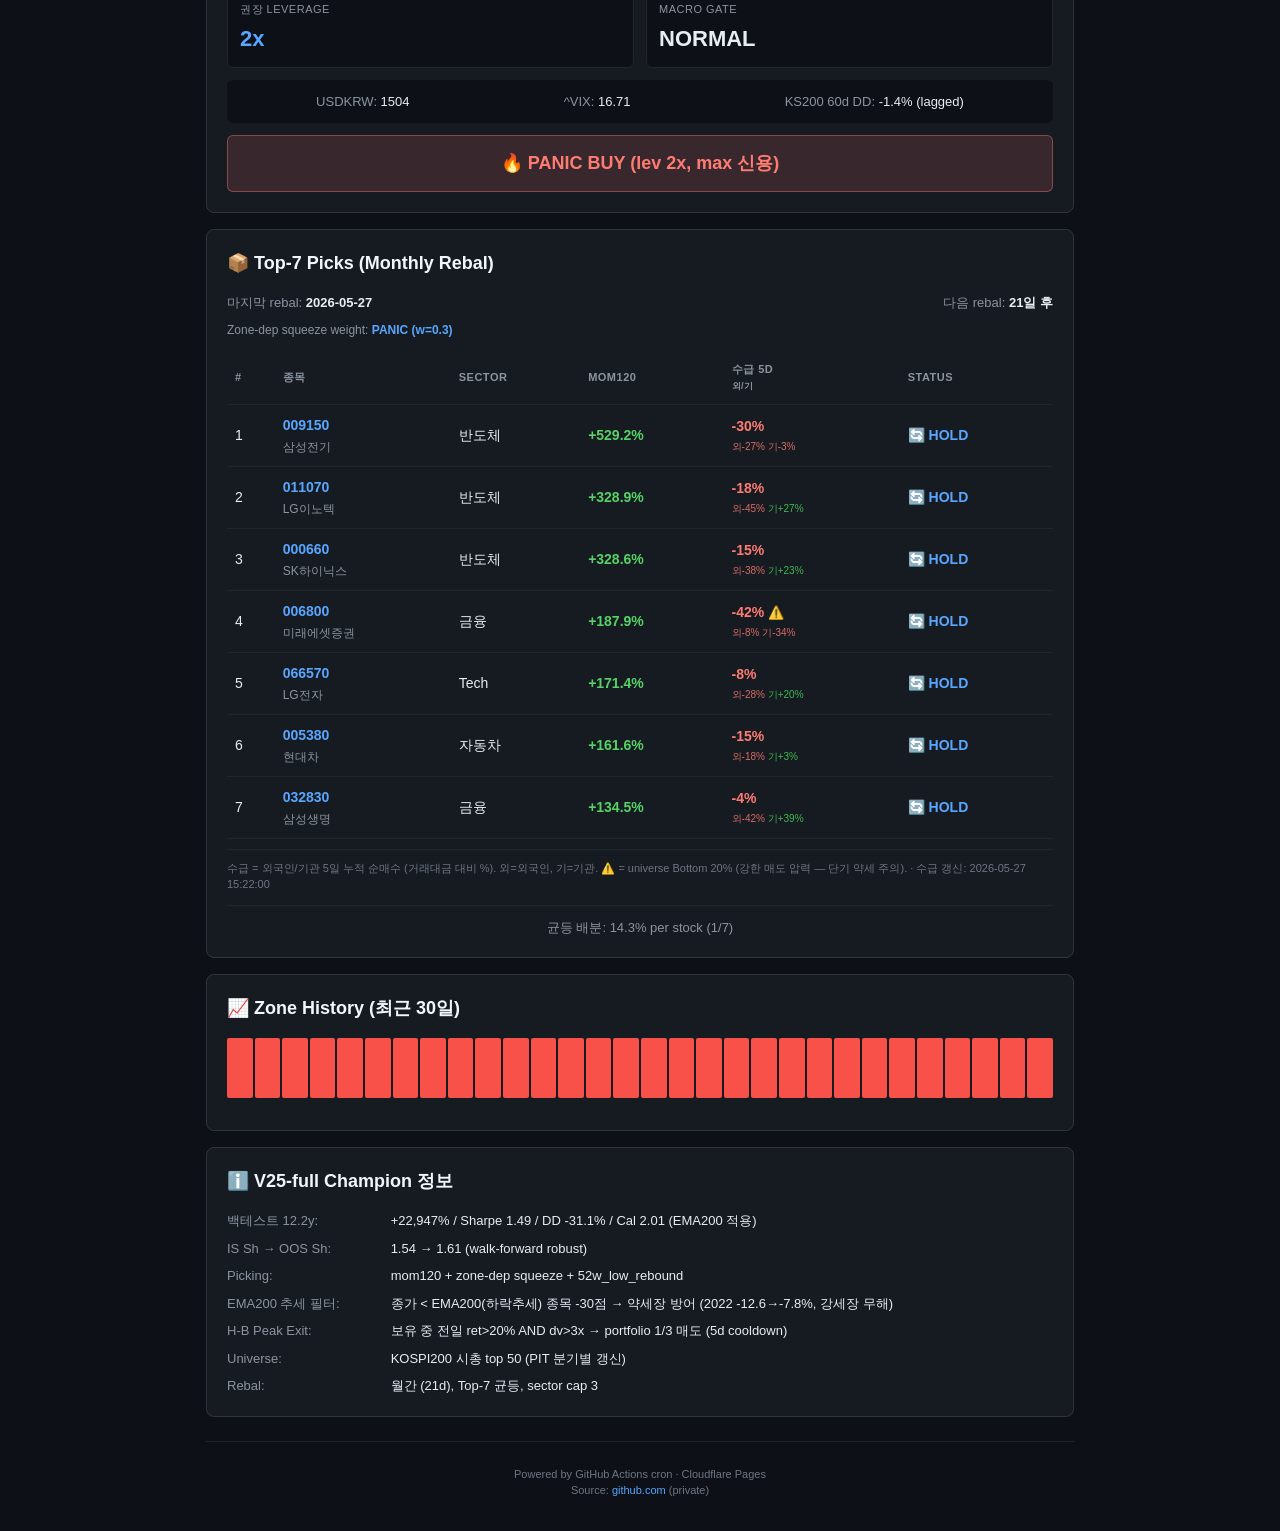
==== commit 5abc4d34: "Add EMA200 trend penalty to V25-full picking (live) 검증 (kr_v41~v43): 이미지 트레이딩 철학(가격위치/거래량/이평선/상대강도) " ====
--- a/kr_dashboard/index.html
+++ b/kr_dashboard/index.html
@@ -154,10 +154,10 @@
   <section class="card" id="info-card">
     <h2>ℹ️ V25-full Champion 정보</h2>
     <div class="info-grid">
-      <div><span class="info-label">백테스트 12.2y:</span> <span class="info-value">+21,607% / Sharpe 1.41 / DD -33% / Cal 1.68</span></div>
-      <div><span class="info-label">IS Sh → OOS Sh:</span> <span class="info-value">1.33 → 1.80 / OOS Total +2,661%</span></div>
-      <div><span class="info-label">WF mean alpha:</span> <span class="info-value">+274pp (6/6 windows)</span></div>
+      <div><span class="info-label">백테스트 12.2y:</span> <span class="info-value">+22,947% / Sharpe 1.49 / DD -31.1% / Cal 2.01 (EMA200 적용)</span></div>
+      <div><span class="info-label">IS Sh → OOS Sh:</span> <span class="info-value">1.54 → 1.61 (walk-forward robust)</span></div>
       <div><span class="info-label">Picking:</span> <span class="info-value">mom120 + zone-dep squeeze + 52w_low_rebound</span></div>
+      <div><span class="info-label">EMA200 추세 필터:</span> <span class="info-value">종가 &lt; EMA200(하락추세) 종목 -30점 → 약세장 방어 (2022 -12.6→-7.8%, 강세장 무해)</span></div>
       <div><span class="info-label">H-B Peak Exit:</span> <span class="info-value">보유 중 전일 ret>20% AND dv>3x → portfolio 1/3 매도 (5d cooldown)</span></div>
       <div><span class="info-label">Universe:</span> <span class="info-value">KOSPI200 시총 top 50 (PIT 분기별 갱신)</span></div>
       <div><span class="info-label">Rebal:</span> <span class="info-value">월간 (21d), Top-7 균등, sector cap 3</span></div>
--- a/kr_dashboard/style.css
+++ b/kr_dashboard/style.css
@@ -166,6 +166,7 @@
 .flow-neg { color: #ff7b72; }
 .flow-na { color: #6e7681; }
 .flow-warn { font-size: 13px; }
+.trend-down { font-size: 11px; }
 .flow-detail { display: block; font-size: 10px; color: #8b949e; margin-top: 2px; }
 .flow-detail .flow-pos { color: #3fb950; }
 .flow-detail .flow-neg { color: #da6b64; }
